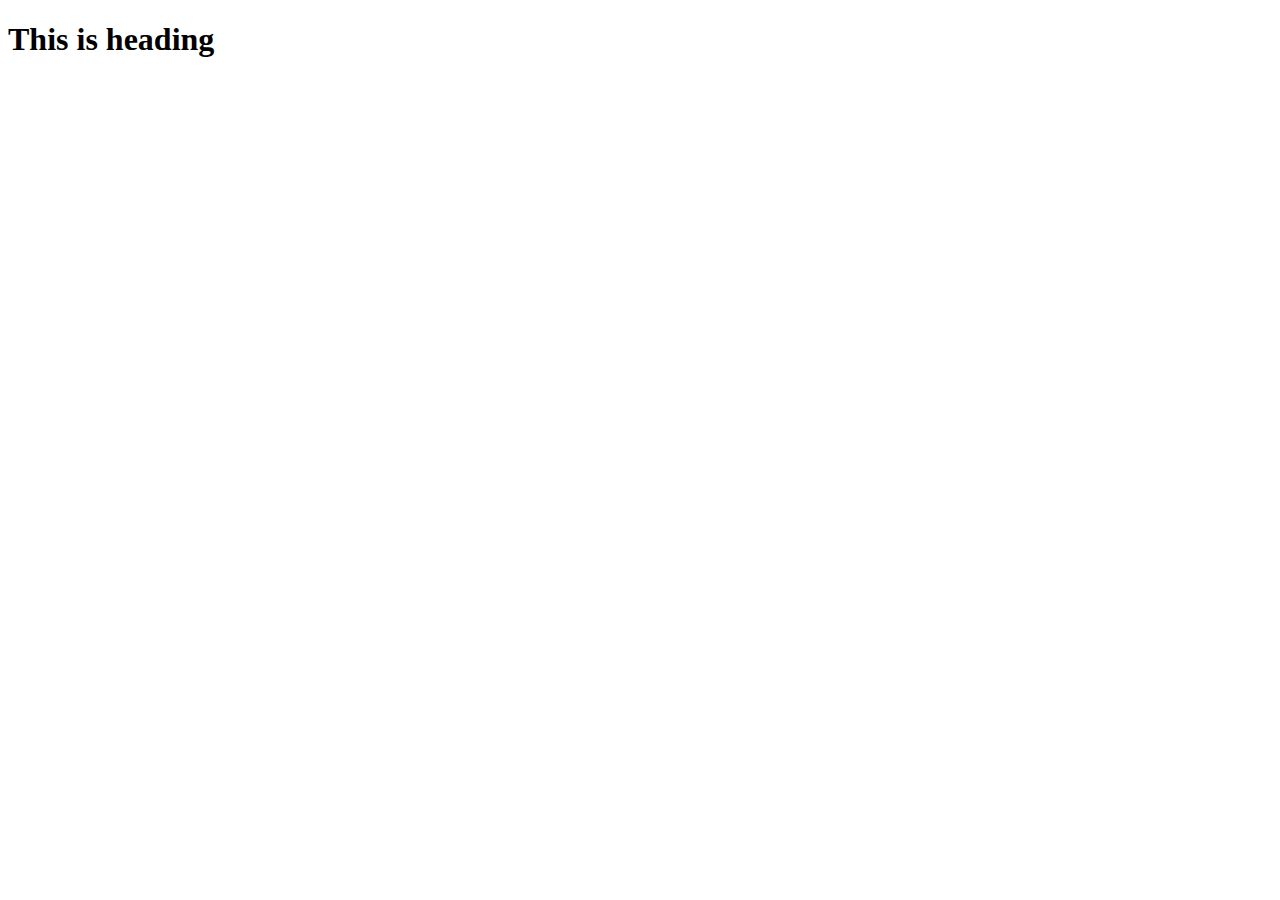
==== index.html @ 238cae50 "index.html added" ====
<!DOCTYPE html>
<html lang="en">
<head>
    <meta charset="UTF-8">
    <meta http-equiv="X-UA-Compatible" content="IE=edge">
    <meta name="viewport" content="width=device-width, initial-scale=1.0">
    <title>Document</title>
</head>
<body>
    <h1>This is heading</h1>
</body>
</html>
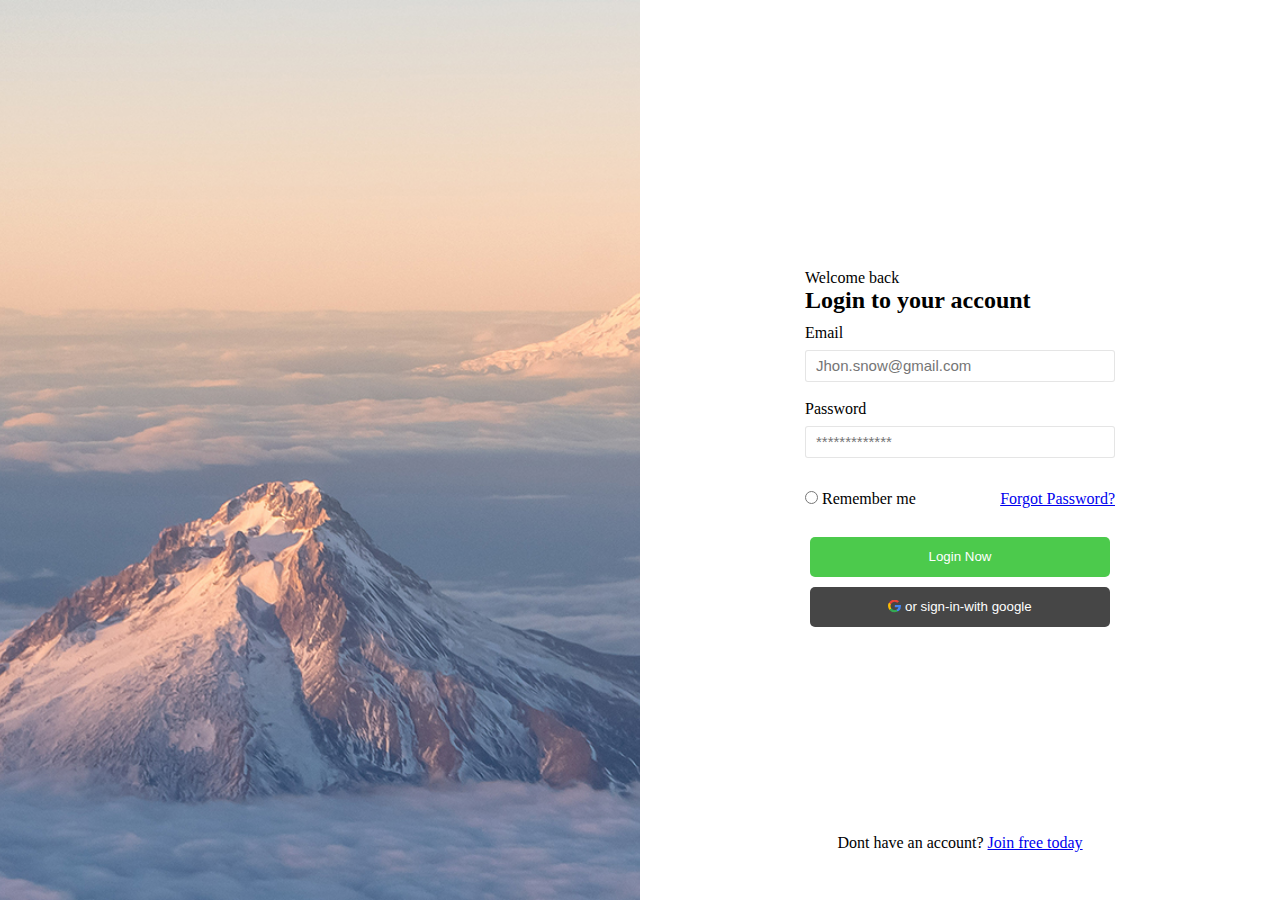
==== commit 7c6adeb8: "Files added" ====
--- a/index.html
+++ b/index.html
@@ -1,12 +1,55 @@
 <!DOCTYPE html>
 <html lang="en">
+
 <head>
     <meta charset="UTF-8">
     <meta http-equiv="X-UA-Compatible" content="IE=edge">
     <meta name="viewport" content="width=device-width, initial-scale=1.0">
+    <link rel="stylesheet" href="https://use.fontawesome.com/releases/v5.12.0/css/all.css">
+
+    <link rel="stylesheet" href="style.css">
     <title>Document</title>
 </head>
+
 <body>
-    <h1>This is heading</h1>
+    <div class="main">
+        <div class="logo">
+            <img src="mountain.jpg">
+        </div>
+        <div class="login-form">
+                
+            <form>
+                <p>Welcome back</p>
+                <h2>Login to your account</h2>
+
+                <div class="inp">
+                    <label class="text-title">Email</label><br>
+                    <input type="text" class = "input-box" placeholder="Jhon.snow@gmail.com"><br>
+                </div>
+                <div class="inp">
+                    <label>Password</label><br>
+                    <input type="password" class = "input-box" placeholder="*************"><br>
+                </div>
+                <div class="space">
+                <div class="space-rem">
+                <input type="radio"> <label>Remember me</label>
+            </div>
+            <div class="space-for">
+                <a href="#">Forgot Password?</a><br>
+            </div>
+             </div>
+                <div class="btn btn-log">
+                    <button>Login Now</button><br>
+                </div>
+                <div class="btn btn-sign">
+                    <button><i class="fab fa-google"></i>  or sign-in-with google</button>
+                </div>
+            </form>
+            <div class="create-acc">
+                <p>Dont have an account? <a href = "#">Join free today</a></p>
+            </div>
+        </div>
+    </div>
 </body>
+
 </html>--- a/style.css
+++ b/style.css
@@ -0,0 +1,82 @@
+*{
+    margin: 0px;
+    padding: 0px;
+    box-sizing: border-box;
+}
+.main {
+    display: flex;
+    position: relative;
+    height: 100vh;
+    width: 100%;
+}
+.logo{
+    position: relative;
+    width: 50%;
+    height: 100%;
+}
+.logo img {
+    position: absolute;
+    top: 0;
+    left: 0;
+    width: 100%;
+    height: 100%;
+    object-fit: cover;
+}
+.login-form {
+    position: relative;
+    display: flex;
+    justify-content: center;
+    align-items: center;
+    width: 50%;
+    height: 100%;
+}
+.forgot-inline{
+    display: inline-block;
+}
+.inp{
+    margin: 10px 0px;
+}
+.inp .input-box{
+    width: 100%;
+    height: 1.5rem;
+    margin: 0.5rem 0;
+    padding-left: 10px;
+    padding-top: 15px;
+    padding-bottom: 15px;
+    font-size: 15px;
+    border: 1px solid rgba(0, 0, 0, 0.1);
+    border-radius: 3px;
+}
+.space{
+    display: flex;
+    justify-content: space-between;
+    margin: 1.5rem 0px;
+}
+.btn button {
+    width: 300px;
+    height: 40px;
+    margin: 5px;
+    border-radius: 5px;
+}
+.btn-log button{
+    background-color: rgb(76, 202, 76);
+    color: white;
+    border: none;
+    margin-top: 5px;
+}
+.btn-sign button {
+    background-color: rgb(70, 70, 70);
+    color: white;
+    border: none;
+}
+.fa-google {
+    background: conic-gradient(from -45deg, #ea4335 110deg, #4285f4 90deg 180deg, #34a853 180deg 270deg, #fbbc05 270deg) 73% 55%/150% 150% no-repeat;
+    -webkit-background-clip: text;
+    background-clip: text;
+    color: white;
+    -webkit-text-fill-color: transparent;
+  }
+  .create-acc{
+    position: absolute;
+    bottom: 3rem;
+  }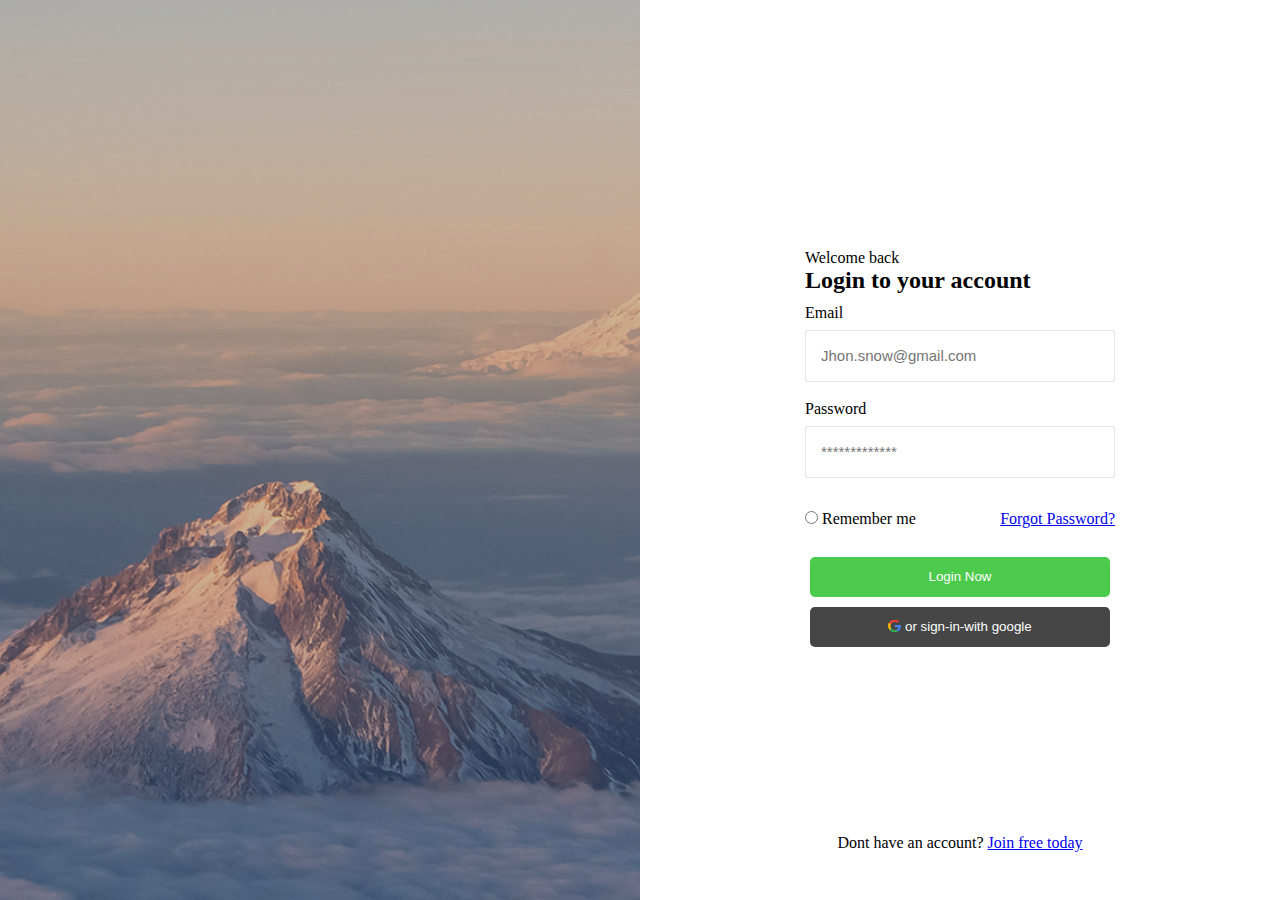
==== commit 06975b5d: ""JavaScript functionality added"" ====
--- a/index.html
+++ b/index.html
@@ -8,7 +8,7 @@
     <link rel="stylesheet" href="https://use.fontawesome.com/releases/v5.12.0/css/all.css">
 
     <link rel="stylesheet" href="style.css">
-    <title>Document</title>
+    <title>Login Page</title>
 </head>
 
 <body>
@@ -18,17 +18,17 @@
         </div>
         <div class="login-form">
                 
-            <form>
+            <form action="#">
                 <p>Welcome back</p>
                 <h2>Login to your account</h2>
 
                 <div class="inp">
                     <label class="text-title">Email</label><br>
-                    <input type="text" class = "input-box" placeholder="Jhon.snow@gmail.com"><br>
+                    <input type="email" id = "em" class = "input-box" placeholder="Jhon.snow@gmail.com"><br>
                 </div>
                 <div class="inp">
                     <label>Password</label><br>
-                    <input type="password" class = "input-box" placeholder="*************"><br>
+                    <input type="password" id = "pass" class = "input-box" placeholder="*************"><br>
                 </div>
                 <div class="space">
                 <div class="space-rem">
@@ -39,7 +39,8 @@
             </div>
              </div>
                 <div class="btn btn-log">
-                    <button>Login Now</button><br>
+                    <button type = "button" onclick="check()">Login Now</button><br>
+                    <p id = "error"></p>
                 </div>
                 <div class="btn btn-sign">
                     <button><i class="fab fa-google"></i>  or sign-in-with google</button>
@@ -50,6 +51,9 @@
             </div>
         </div>
     </div>
+
+    <script src="script.js"></script>
+
 </body>
 
 </html>--- a/style.css
+++ b/style.css
@@ -21,6 +21,7 @@
     width: 100%;
     height: 100%;
     object-fit: cover;
+    filter: brightness(80%);
 }
 .login-form {
     position: relative;
@@ -40,9 +41,7 @@
     width: 100%;
     height: 1.5rem;
     margin: 0.5rem 0;
-    padding-left: 10px;
-    padding-top: 15px;
-    padding-bottom: 15px;
+    padding: 25px 0px 25px 15px;
     font-size: 15px;
     border: 1px solid rgba(0, 0, 0, 0.1);
     border-radius: 3px;
@@ -57,6 +56,7 @@
     height: 40px;
     margin: 5px;
     border-radius: 5px;
+    cursor: pointer;
 }
 .btn-log button{
     background-color: rgb(76, 202, 76);
@@ -79,4 +79,25 @@
   .create-acc{
     position: absolute;
     bottom: 3rem;
+  }
+
+  @media (max-width: 670px) {
+        .main {
+            display: block;
+        }
+        .logo{
+            width: 100%;
+            height: 70%;
+        }
+        .login-form {
+            width: 100%;
+            height: 70%;
+            font-size: 25px;
+        }
+        
+  }
+  #error{
+    color: red;
+    text-align: center;
+    font-weight: bold;
   }